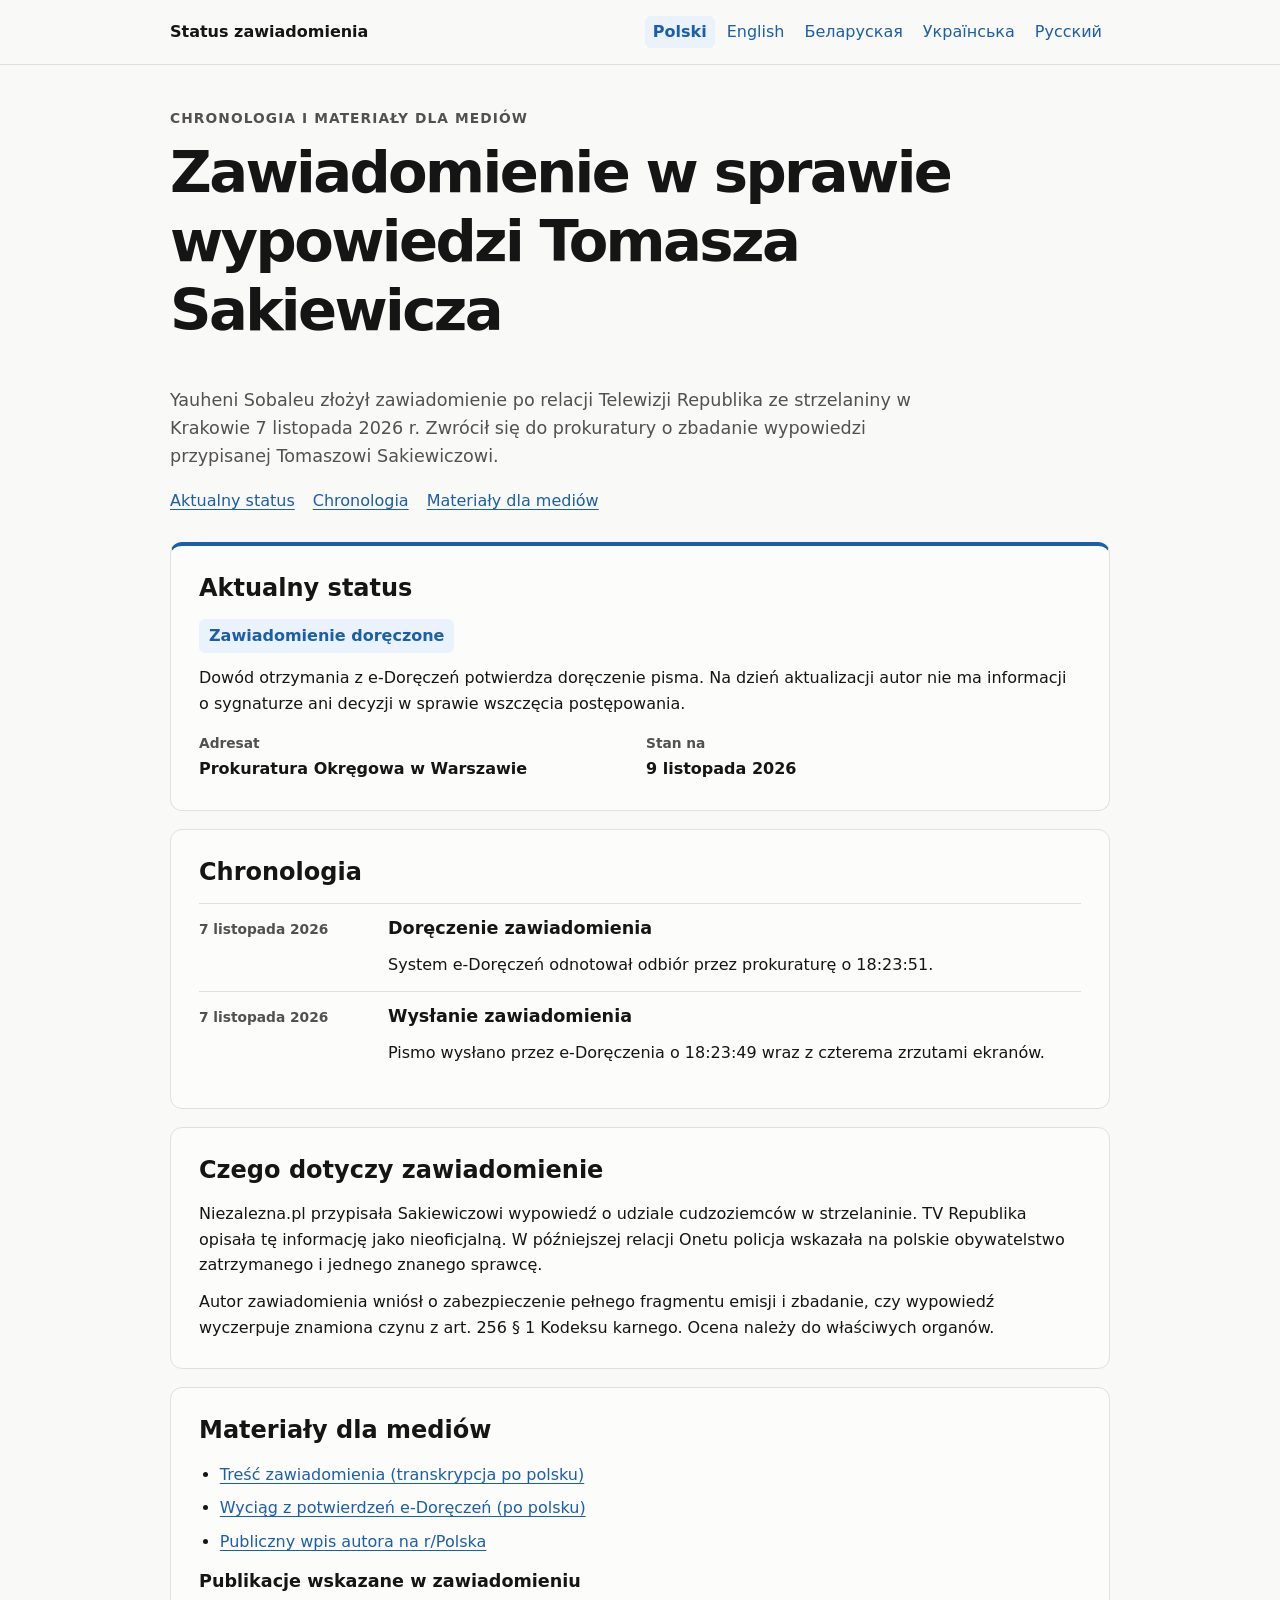
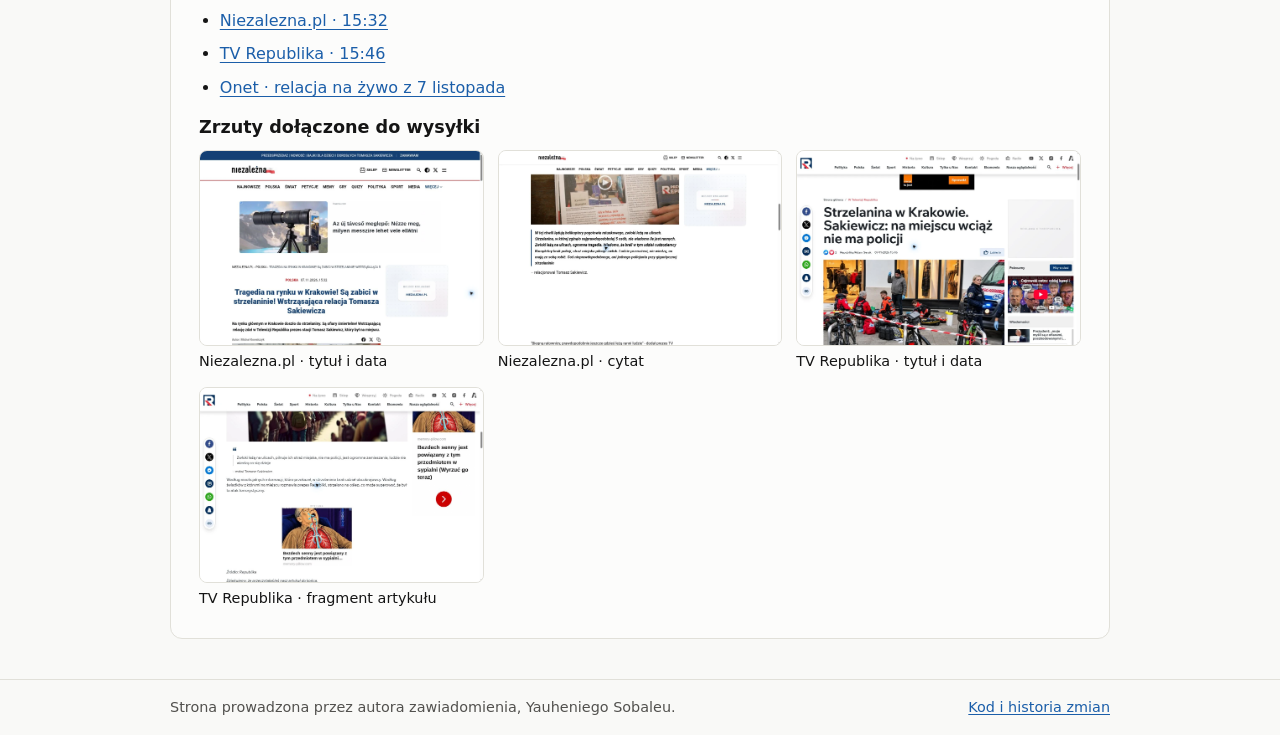
==== docs/index.html @ b9681beb "Publish multilingual report status site" ====
<!doctype html>
<html lang="pl">
<head>
  <meta charset="utf-8">
  <meta name="viewport" content="width=device-width, initial-scale=1">
  <title>Zawiadomienie w sprawie wypowiedzi Tomasza Sakiewicza | Status zawiadomienia</title>
  <meta name="description" content="Yauheni Sobaleu złożył zawiadomienie po relacji Telewizji Republika ze strzelaniny w Krakowie 7 listopada 2026 r. Zwrócił się do prokuratury o zbadanie wypowiedzi przypisanej Tomaszowi Sakiewiczowi.">
  <link rel="canonical" href="https://sobolevbel.github.io/prokuratura/">
  <link rel="alternate" hreflang="pl" href="https://sobolevbel.github.io/prokuratura/">
  <link rel="alternate" hreflang="en" href="https://sobolevbel.github.io/prokuratura/en/">
  <link rel="alternate" hreflang="be" href="https://sobolevbel.github.io/prokuratura/be/">
  <link rel="alternate" hreflang="uk" href="https://sobolevbel.github.io/prokuratura/uk/">
  <link rel="alternate" hreflang="ru" href="https://sobolevbel.github.io/prokuratura/ru/">
  <link rel="alternate" hreflang="x-default" href="https://sobolevbel.github.io/prokuratura/">
  <meta property="og:type" content="website">
  <meta property="og:title" content="Zawiadomienie w sprawie wypowiedzi Tomasza Sakiewicza">
  <meta property="og:description" content="Yauheni Sobaleu złożył zawiadomienie po relacji Telewizji Republika ze strzelaniny w Krakowie 7 listopada 2026 r. Zwrócił się do prokuratury o zbadanie wypowiedzi przypisanej Tomaszowi Sakiewiczowi.">
  <meta property="og:url" content="https://sobolevbel.github.io/prokuratura/">
  <link rel="stylesheet" href="./assets/style.css">
</head>
<body>
  <header class="top">
    <div class="wrap">
      <span class="brand">Status zawiadomienia</span>
      <nav aria-label="Wersje językowe">
        <a href="./" lang="pl" hreflang="pl" aria-current="page">Polski</a>
        <a href="./en/" lang="en" hreflang="en">English</a>
        <a href="./be/" lang="be" hreflang="be">Беларуская</a>
        <a href="./uk/" lang="uk" hreflang="uk">Українська</a>
        <a href="./ru/" lang="ru" hreflang="ru">Русский</a>
      </nav>
    </div>
  </header>
  <div class="wrap hero">
    <p class="eyebrow">Chronologia i materiały dla mediów</p>
    <h1>Zawiadomienie w sprawie wypowiedzi Tomasza Sakiewicza</h1>
    <p class="lead">Yauheni Sobaleu złożył zawiadomienie po relacji Telewizji Republika ze strzelaniny w Krakowie 7 listopada 2026 r. Zwrócił się do prokuratury o zbadanie wypowiedzi przypisanej Tomaszowi Sakiewiczowi.</p>
    <div class="jump">
      <a href="#status">Aktualny status</a>
      <a href="#chronologia">Chronologia</a>
      <a href="#materialy">Materiały dla mediów</a>
    </div>
  </div>
  <main class="wrap">
    <section class="card status" id="status">
      <h2>Aktualny status</h2>
      <p class="badge">Zawiadomienie doręczone</p>
      <p>Dowód otrzymania z e-Doręczeń potwierdza doręczenie pisma. Na dzień aktualizacji autor nie ma informacji o sygnaturze ani decyzji w sprawie wszczęcia postępowania.</p>
      <dl>
        <div><dt>Adresat</dt><dd>Prokuratura Okręgowa w Warszawie</dd></div>
        <div><dt>Stan na</dt><dd><time datetime="2026-11-09">9 listopada 2026</time></dd></div>
      </dl>
    </section>
    <section class="card" id="chronologia">
      <h2>Chronologia</h2>
      <ol class="timeline">
        <li id="2026-11-07-odbior">
          <time class="date" datetime="2026-11-07T18:23:51+01:00">7 listopada 2026</time>
          <div><h3>Doręczenie zawiadomienia</h3><p>System e-Doręczeń odnotował odbiór przez prokuraturę o 18:23:51.</p></div>
        </li>
        <li id="2026-11-07-nadanie">
          <time class="date" datetime="2026-11-07T18:23:49+01:00">7 listopada 2026</time>
          <div><h3>Wysłanie zawiadomienia</h3><p>Pismo wysłano przez e-Doręczenia o 18:23:49 wraz z czterema zrzutami ekranów.</p></div>
        </li>
      </ol>
    </section>
    <section class="card" id="kontekst">
      <h2>Czego dotyczy zawiadomienie</h2>
      <p>Niezalezna.pl przypisała Sakiewiczowi wypowiedź o udziale cudzoziemców w strzelaninie. TV Republika opisała tę informację jako nieoficjalną. W późniejszej relacji Onetu policja wskazała na polskie obywatelstwo zatrzymanego i jednego znanego sprawcę.</p>
      <p>Autor zawiadomienia wniósł o zabezpieczenie pełnego fragmentu emisji i zbadanie, czy wypowiedź wyczerpuje znamiona czynu z art. 256 § 1 Kodeksu karnego. Ocena należy do właściwych organów.</p>
    </section>
    <section class="card" id="materialy">
      <h2>Materiały dla mediów</h2>
      <ul>
        <li><a href="./zawiadomienie.html" hreflang="pl">Treść zawiadomienia (transkrypcja po polsku)</a></li>
        <li><a href="./potwierdzenia.html" hreflang="pl">Wyciąg z potwierdzeń e-Doręczeń (po polsku)</a></li>
        <li><a href="https://www.reddit.com/r/Polska/comments/1xqgiv7/" hreflang="pl">Publiczny wpis autora na r/Polska</a></li>
      </ul>
      <h3>Publikacje wskazane w zawiadomieniu</h3>
      <ul>
        <li><a href="https://niezalezna.pl/polska/tragedia-na-rynku-w-krakowie-sa-zabici-w-strzelaninie-wstrzasajaca-relacja-tomasza-sakiewicza/583564" hreflang="pl">Niezalezna.pl · 15:32</a></li>
        <li><a href="https://new.tvrepublika.pl/W-Telewizji-Republika/Strzelanina-w-Krakowie-Sakiewicz-na-miejscu-wciaz-nie-ma-policji/225389" hreflang="pl">TV Republika · 15:46</a></li>
        <li><a href="https://wiadomosci.onet.pl/krakow/strzelanina-w-krakowie-najnowsze-informacje-relacja/p16e8gh" hreflang="pl">Onet · relacja na żywo z 7 listopada</a></li>
      </ul>
      <h3>Zrzuty dołączone do wysyłki</h3>
      <div class="media">
        <figure><a href="./assets/01.webp"><img src="./assets/01.webp" alt="Niezalezna.pl · tytuł i data" width="1348" height="926" loading="lazy"></a><figcaption>Niezalezna.pl · tytuł i data</figcaption></figure>
        <figure><a href="./assets/02.webp"><img src="./assets/02.webp" alt="Niezalezna.pl · cytat" width="1348" height="926" loading="lazy"></a><figcaption>Niezalezna.pl · cytat</figcaption></figure>
        <figure><a href="./assets/03.webp"><img src="./assets/03.webp" alt="TV Republika · tytuł i data" width="1348" height="926" loading="lazy"></a><figcaption>TV Republika · tytuł i data</figcaption></figure>
        <figure><a href="./assets/04.webp"><img src="./assets/04.webp" alt="TV Republika · fragment artykułu" width="1348" height="926" loading="lazy"></a><figcaption>TV Republika · fragment artykułu</figcaption></figure>
      </div>
    </section>
  </main>
  <footer>
    <div class="wrap">
      <span>Strona prowadzona przez autora zawiadomienia, Yauheniego Sobaleu.</span>
      <a href="https://github.com/sobolevbel/prokuratura">Kod i historia zmian</a>
    </div>
  </footer>
</body>
</html>
---- docs/assets/style.css ----
:root {
  color-scheme: light dark;
  --page: #f9f9f7;
  --surface: #fcfcfb;
  --ink: #151515;
  --secondary: #52514e;
  --border: #e1e0d9;
  --accent: #1b5ea9;
  --wash: #eaf2fb;
}
@media (prefers-color-scheme: dark) {
  :root {
    --page: #0d0d0d;
    --surface: #1a1a19;
    --ink: #f7f7f5;
    --secondary: #c3c2b7;
    --border: #363633;
    --accent: #83baff;
    --wash: #192a40;
  }
}
* { box-sizing: border-box; }
body {
  margin: 0;
  background: var(--page);
  color: var(--ink);
  font: 16px/1.6 system-ui, sans-serif;
}
a { color: var(--accent); text-underline-offset: .17em; }
a:focus-visible { outline: 2px solid var(--accent); outline-offset: 4px; }
.wrap { max-width: 980px; margin: 0 auto; padding-inline: 20px; }
.top { border-bottom: 1px solid var(--border); }
.top .wrap, nav, .jump, footer .wrap {
  display: flex;
  flex-wrap: wrap;
  align-items: center;
  gap: 8px 18px;
}
.top .wrap, footer .wrap { justify-content: space-between; padding-block: 16px; }
.brand { font-weight: 750; }
nav { gap: 4px; }
nav a { padding: 3px 8px; border-radius: 6px; text-decoration: none; }
nav a[aria-current] { background: var(--wash); font-weight: 700; }
.hero { padding-block: 42px 28px; }
.eyebrow, dt, .date { color: var(--secondary); font-size: .86rem; font-weight: 650; }
.eyebrow { text-transform: uppercase; letter-spacing: .08em; }
h1, h2, h3, p { margin: 0 0 .7em; }
h1, h2, h3 { line-height: 1.2; }
h1 { max-width: 22ch; font-size: clamp(2rem, 5vw, 3.6rem); letter-spacing: -.045em; }
h2 { font-size: 1.5rem; }
h3 { font-size: 1.1rem; }
.lead { max-width: 70ch; color: var(--secondary); font-size: 1.1rem; }
.jump { margin-top: 18px; }
main { display: grid; gap: 18px; padding-bottom: 40px; }
.card {
  background: var(--surface);
  border: 1px solid var(--border);
  border-radius: 12px;
  padding: clamp(17px, 3vw, 28px);
  min-width: 0;
}
.status { border-top: 4px solid var(--accent); }
.badge {
  display: inline-block;
  margin: 0 0 12px;
  padding: 4px 10px;
  border-radius: 6px;
  background: var(--wash);
  color: var(--accent);
  font-weight: 700;
}
dl { display: grid; grid-template-columns: repeat(auto-fit, minmax(min(100%, 190px), 1fr)); gap: 12px; margin-bottom: 0; }
dd { margin: 2px 0 0; font-weight: 600; }
ol, ul { padding-inline-start: 1.3em; }
li + li { margin-top: .5em; }
.timeline { list-style: none; margin: 0; padding: 0; }
.timeline li { display: grid; grid-template-columns: 175px 1fr; gap: 4px 14px; padding: 14px 0; margin: 0; border-top: 1px solid var(--border); }
.timeline p, .card > :last-child { margin-bottom: 0; }
.media { display: grid; grid-template-columns: repeat(auto-fit, minmax(min(100%, 230px), 1fr)); gap: 14px; }
figure { margin: 0; }
figure img { width: 100%; height: auto; display: block; border: 1px solid var(--border); border-radius: 8px; }
figcaption { font-size: .9rem; margin-top: 4px; }
footer { border-top: 1px solid var(--border); color: var(--secondary); font-size: .9rem; }
.document { max-width: 74ch; overflow-wrap: anywhere; margin-block: 28px; }
.document h1 { max-width: none; font-size: clamp(1.7rem, 4vw, 2.5rem); }
.document h2 { margin-top: 1.2em; }
@media (max-width: 620px) {
  .timeline li { grid-template-columns: 1fr; }
  .hero { padding-top: 26px; }
}
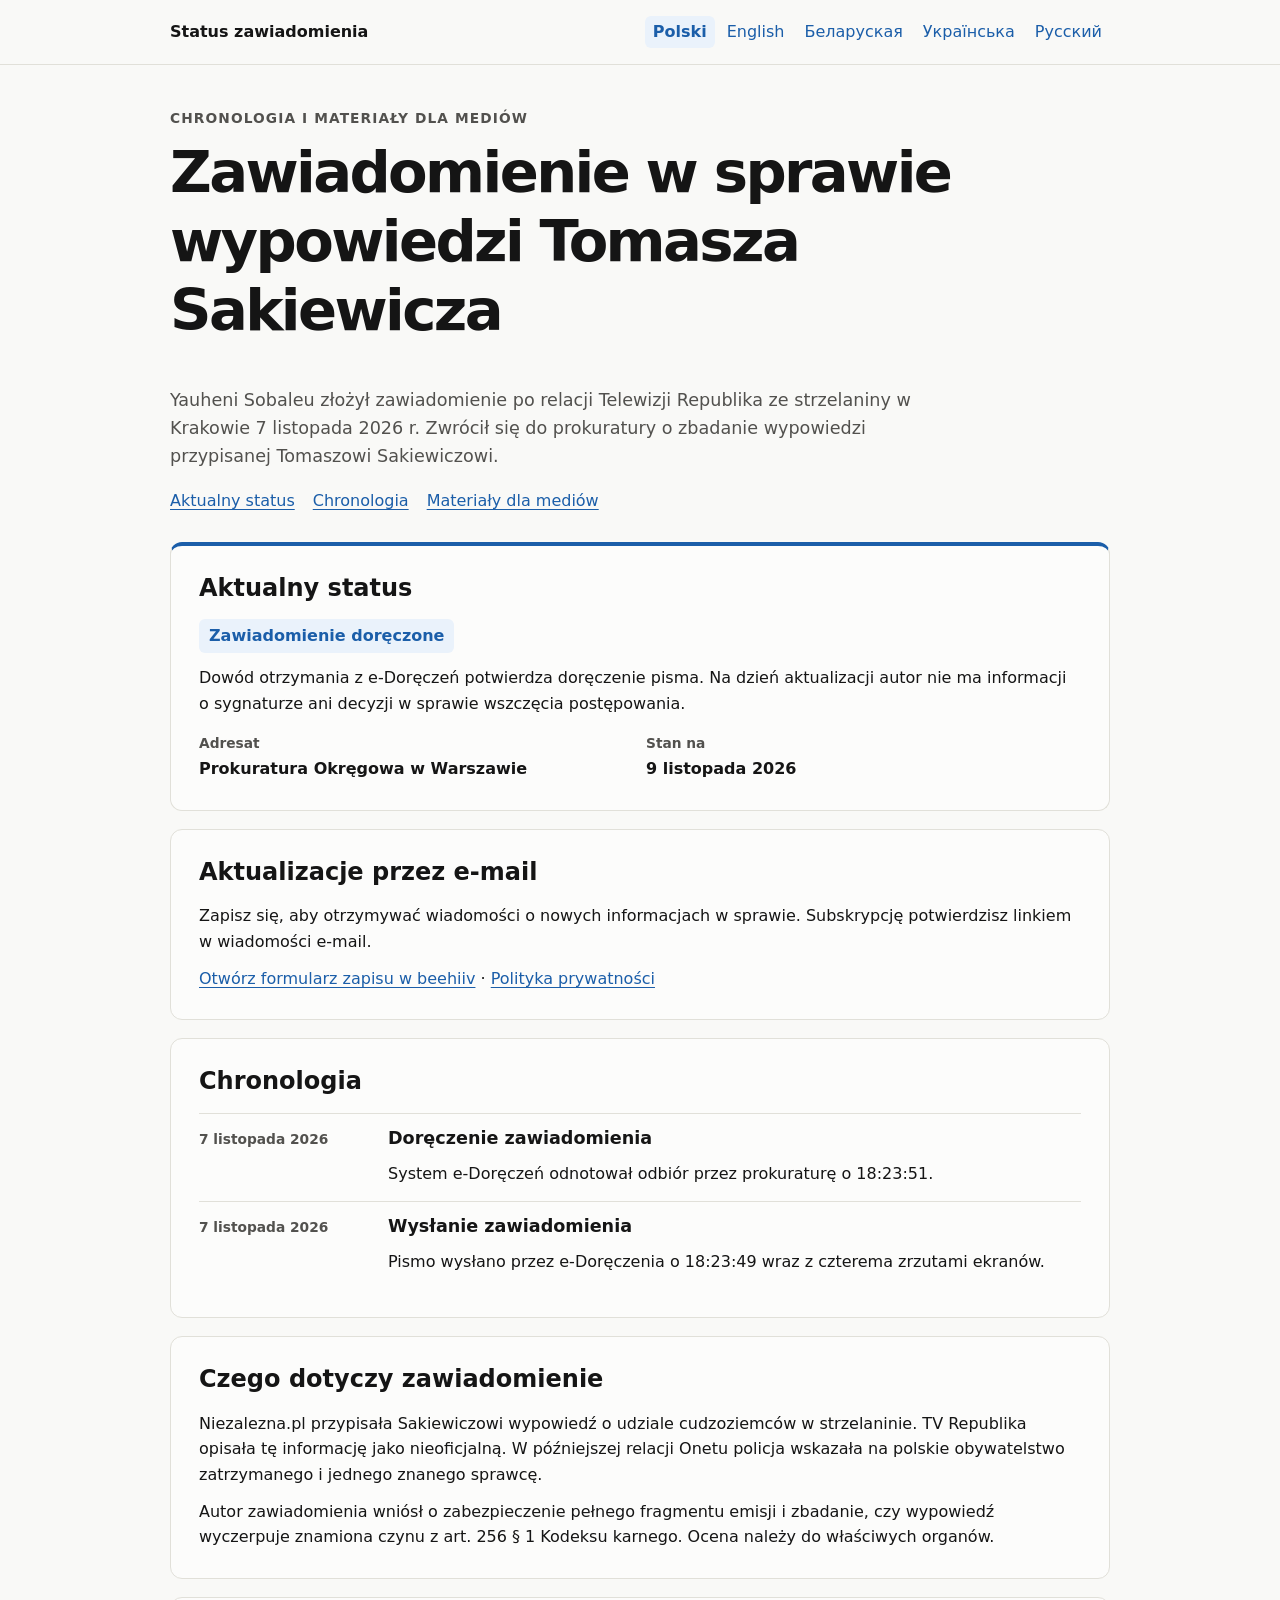
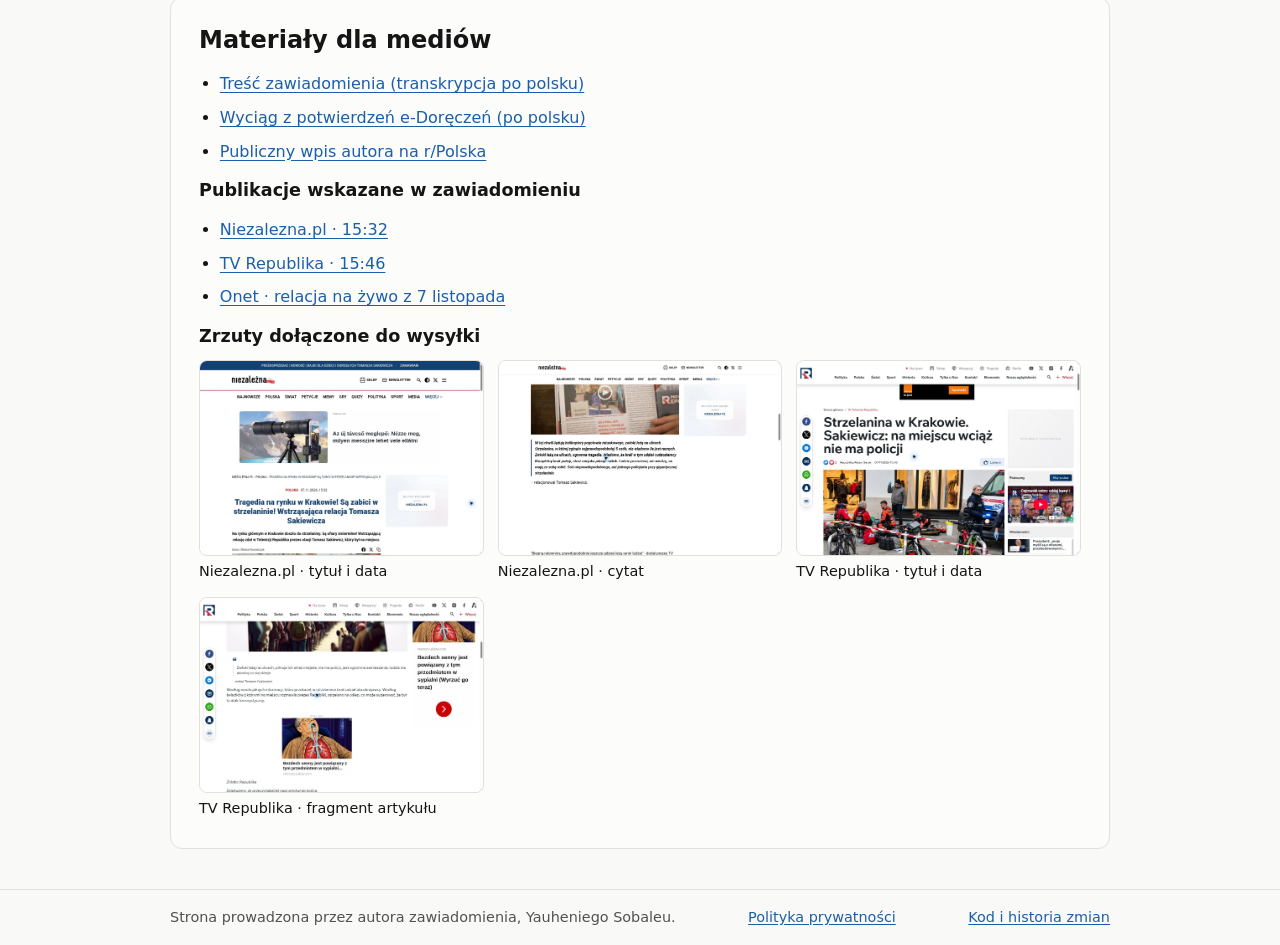
==== commit 1c0d2e95: "Launch email subscriptions and privacy policy" ====
--- a/docs/index.html
+++ b/docs/index.html
@@ -51,6 +51,11 @@
         <div><dt>Stan na</dt><dd><time datetime="2026-11-09">9 listopada 2026</time></dd></div>
       </dl>
     </section>
+    <section class="card" id="subskrypcja">
+      <h2>Aktualizacje przez e-mail</h2>
+      <p>Zapisz się, aby otrzymywać wiadomości o nowych informacjach w sprawie. Subskrypcję potwierdzisz linkiem w wiadomości e-mail.</p>
+      <p><a href="https://zawiadomienie-sakiewicz.beehiiv.com/subscribe" rel="noreferrer">Otwórz formularz zapisu w beehiiv</a> · <a href="./privacy.html#newsletter">Polityka prywatności</a></p>
+    </section>
     <section class="card" id="chronologia">
       <h2>Chronologia</h2>
       <ol class="timeline">
@@ -94,6 +99,7 @@
   <footer>
     <div class="wrap">
       <span>Strona prowadzona przez autora zawiadomienia, Yauheniego Sobaleu.</span>
+      <a href="./privacy.html">Polityka prywatności</a>
       <a href="https://github.com/sobolevbel/prokuratura">Kod i historia zmian</a>
     </div>
   </footer>
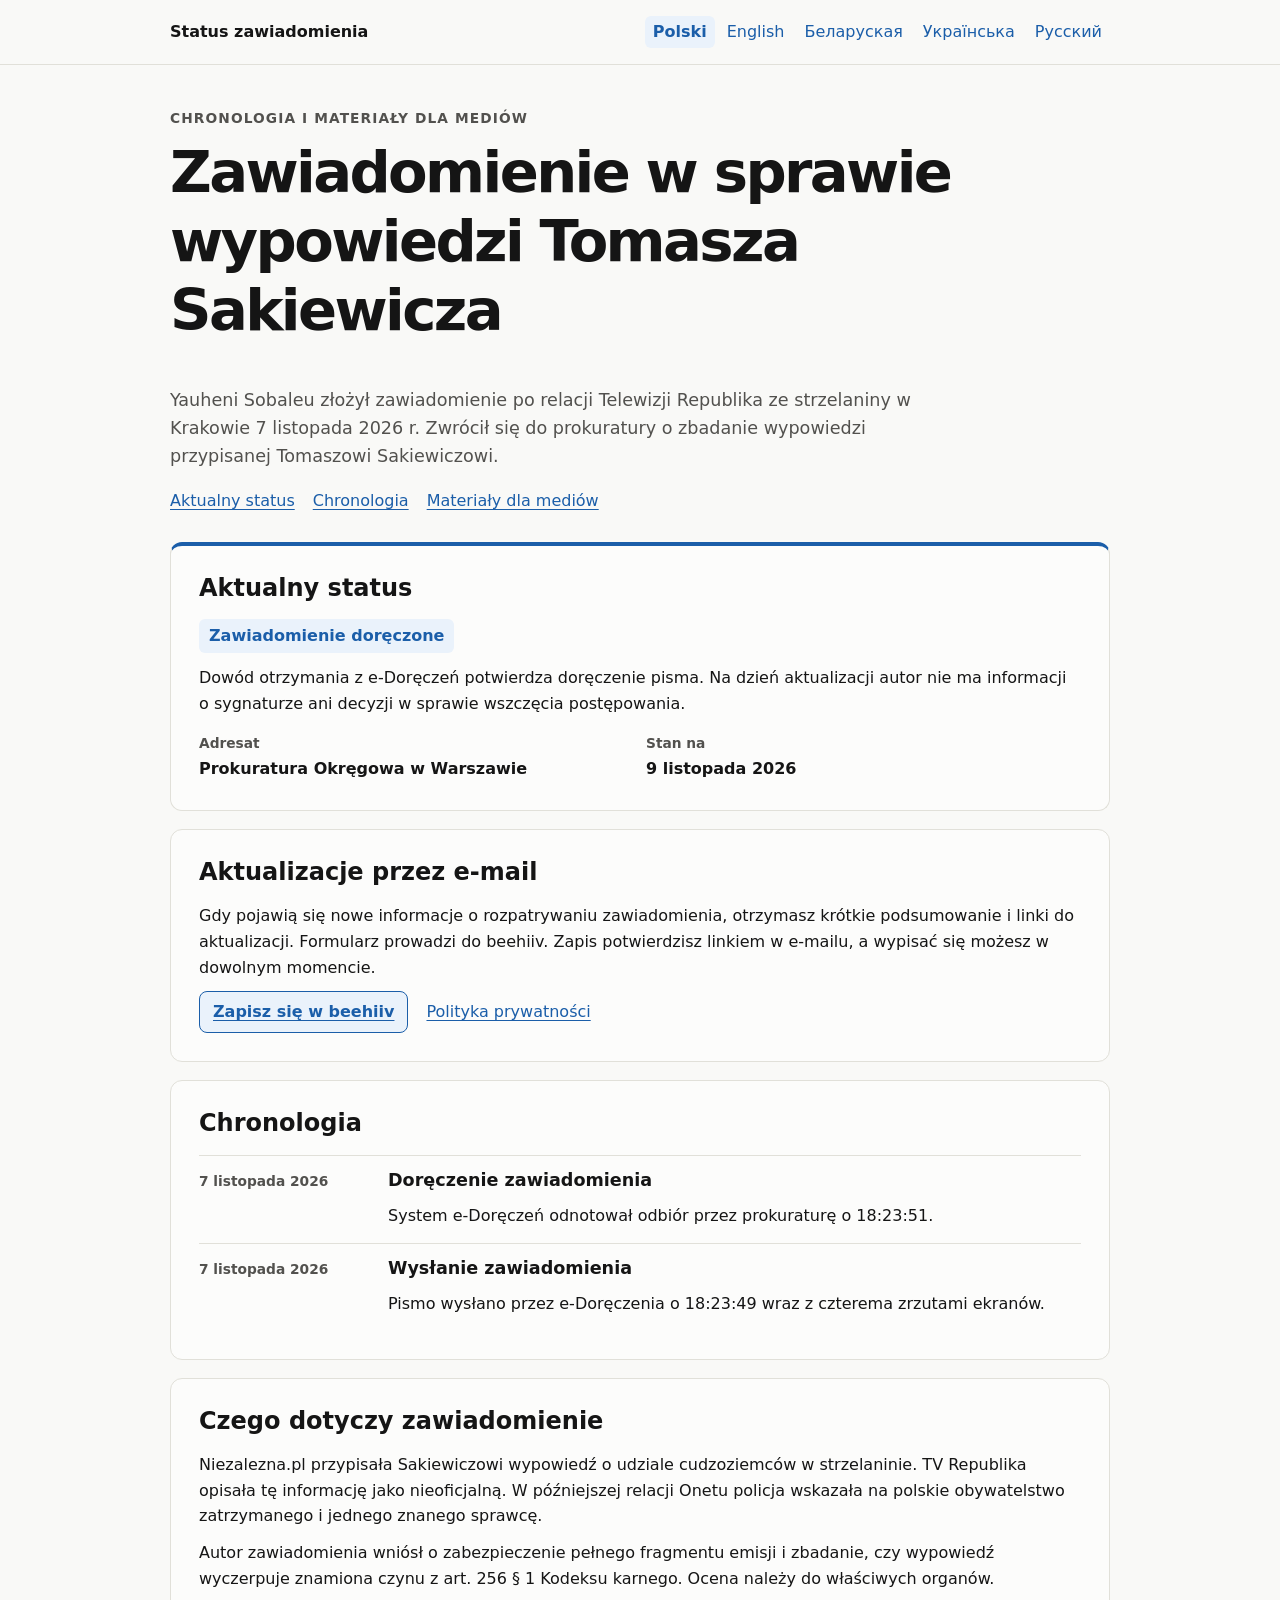
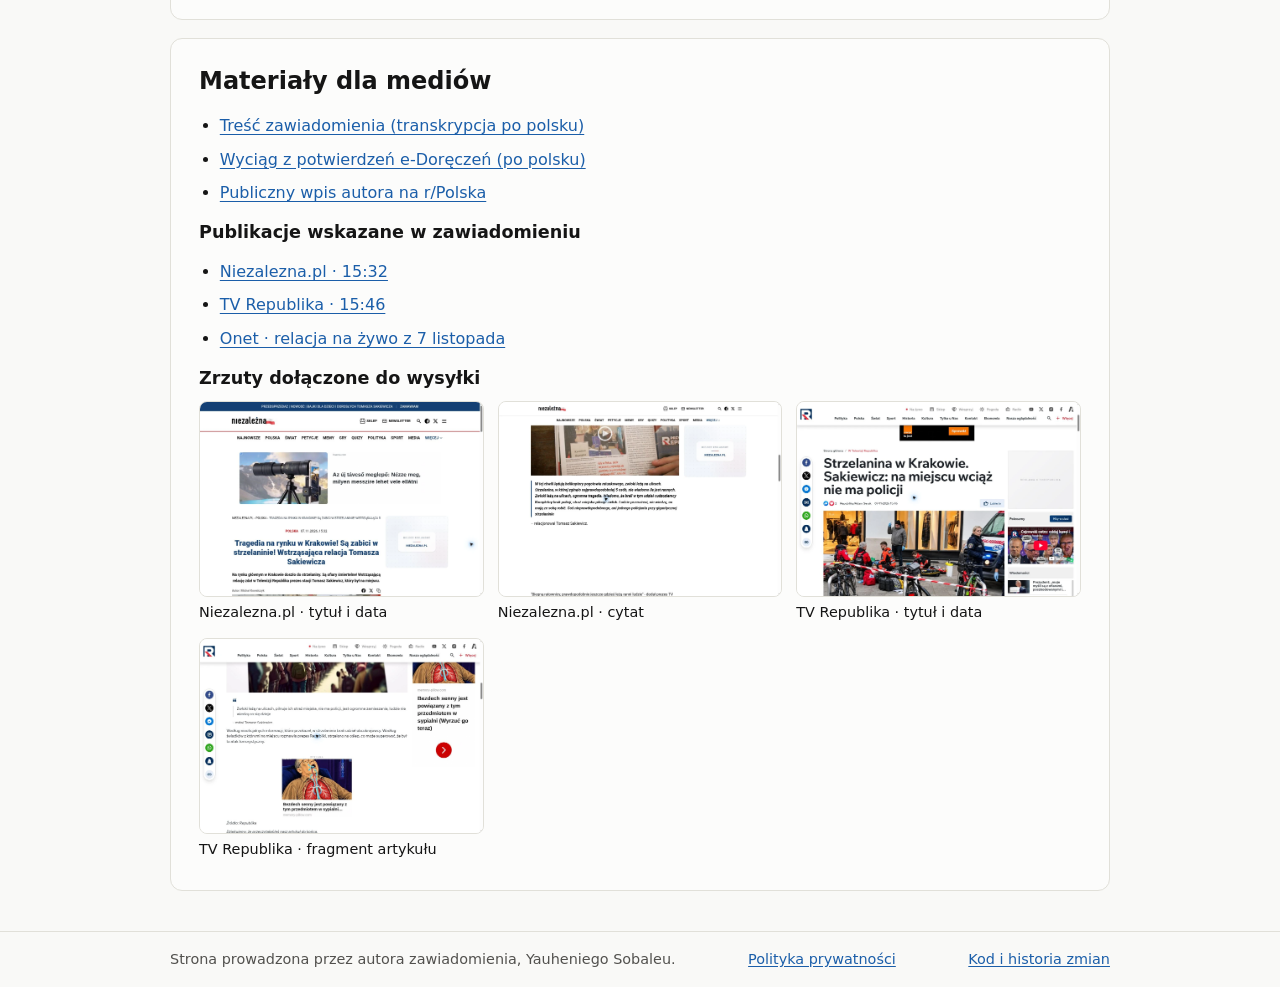
==== commit 54d990f1: "Clarify newsletter consent and privacy disclosures" ====
--- a/docs/index.html
+++ b/docs/index.html
@@ -53,8 +53,8 @@
     </section>
     <section class="card" id="subskrypcja">
       <h2>Aktualizacje przez e-mail</h2>
-      <p>Zapisz się, aby otrzymywać wiadomości o nowych informacjach w sprawie. Subskrypcję potwierdzisz linkiem w wiadomości e-mail.</p>
-      <p><a href="https://zawiadomienie-sakiewicz.beehiiv.com/subscribe" rel="noreferrer">Otwórz formularz zapisu w beehiiv</a> · <a href="./privacy.html#newsletter">Polityka prywatności</a></p>
+      <p>Gdy pojawią się nowe informacje o rozpatrywaniu zawiadomienia, otrzymasz krótkie podsumowanie i linki do aktualizacji. Formularz prowadzi do beehiiv. Zapis potwierdzisz linkiem w e-mailu, a wypisać się możesz w dowolnym momencie.</p>
+      <p class="signup-actions"><a class="signup-button" href="https://zawiadomienie-sakiewicz.beehiiv.com/subscribe" rel="noreferrer">Zapisz się w beehiiv</a> <a href="./privacy.html#newsletter">Polityka prywatności</a></p>
     </section>
     <section class="card" id="chronologia">
       <h2>Chronologia</h2>
--- a/docs/assets/style.css
+++ b/docs/assets/style.css
@@ -60,6 +60,20 @@
   min-width: 0;
 }
 .status { border-top: 4px solid var(--accent); }
+.signup-actions {
+  display: flex;
+  align-items: center;
+  flex-wrap: wrap;
+  gap: 10px 18px;
+}
+.signup-button {
+  display: inline-block;
+  padding: 7px 13px;
+  background: var(--wash);
+  border: 1px solid currentColor;
+  border-radius: 8px;
+  font-weight: 700;
+}
 .badge {
   display: inline-block;
   margin: 0 0 12px;
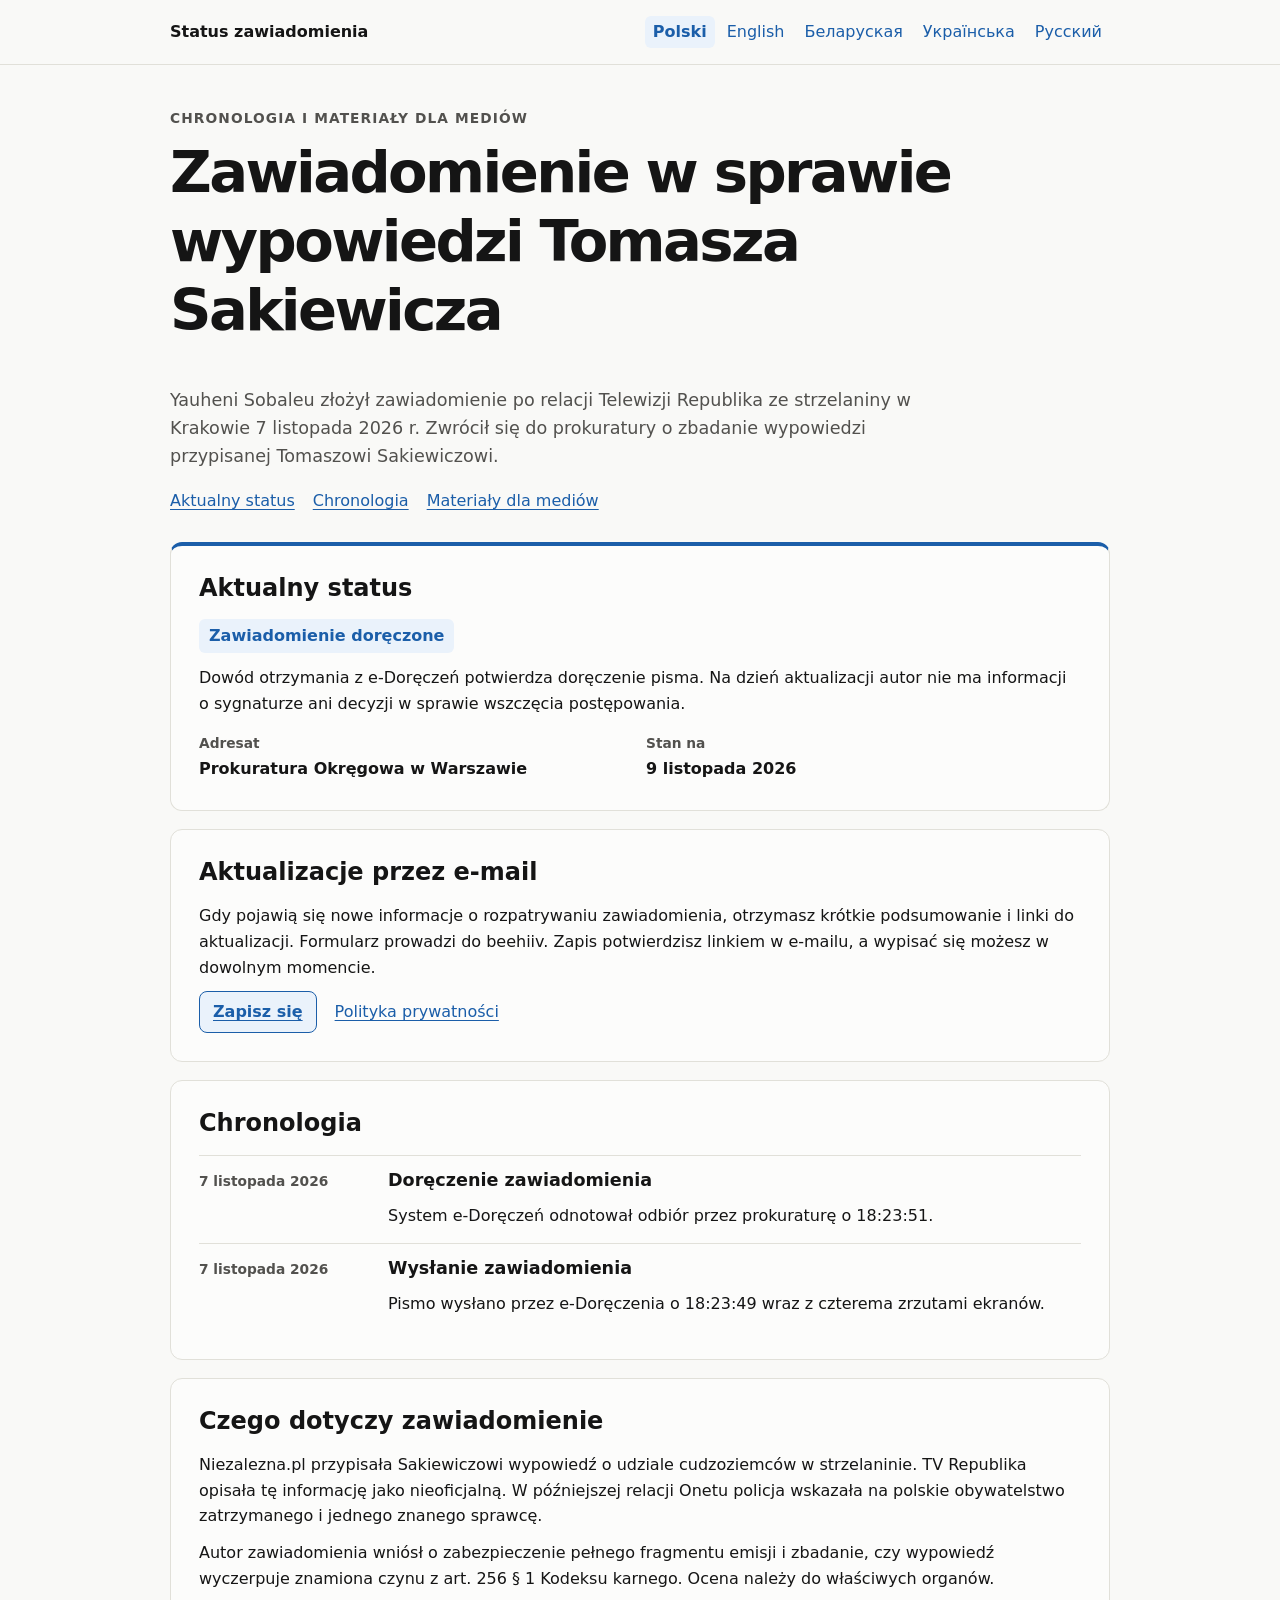
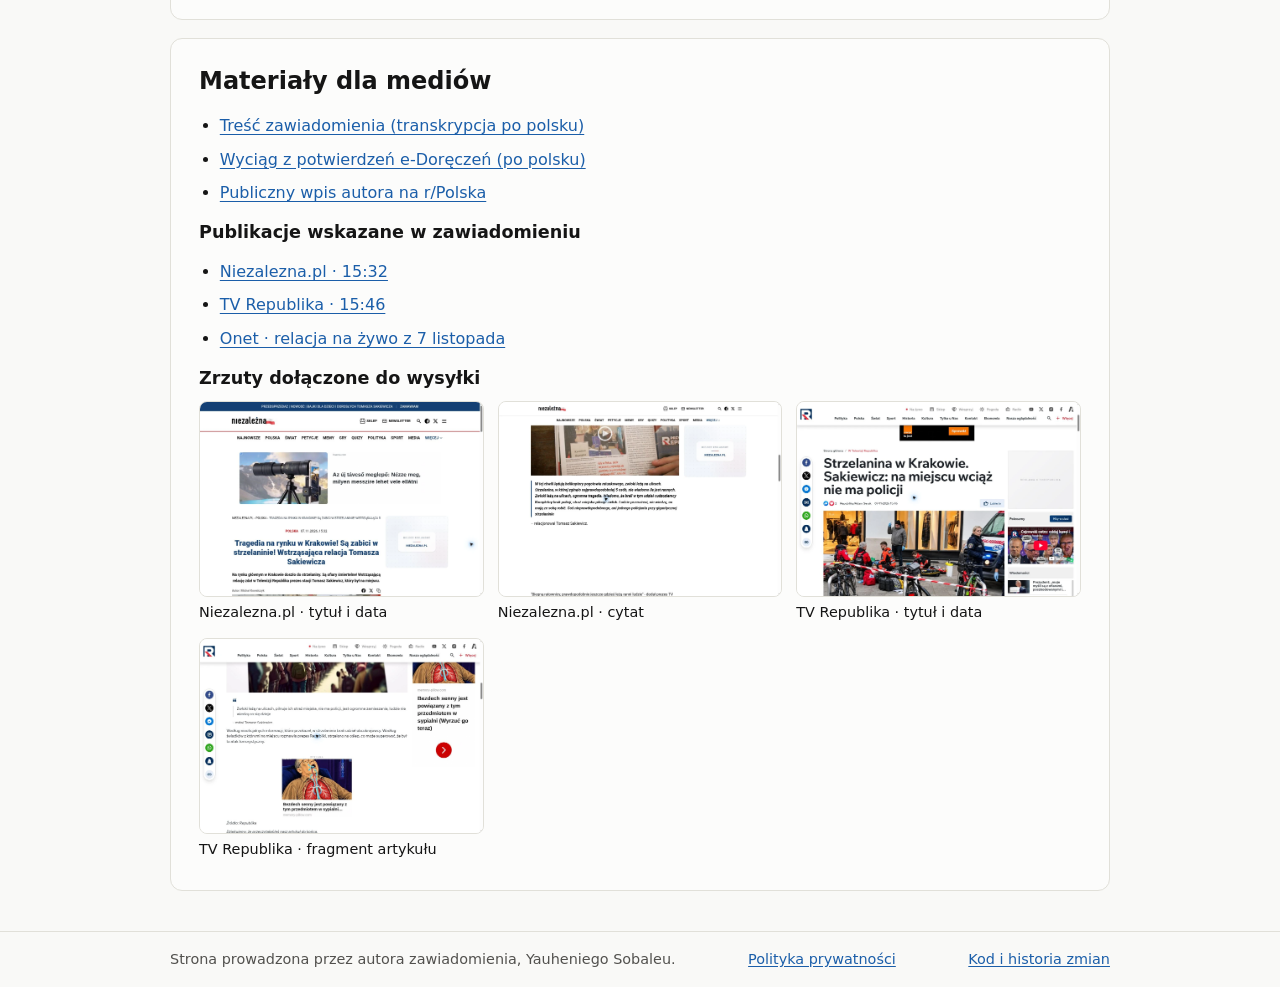
==== commit 0a6ba607: "Simplify localized newsletter signup labels" ====
--- a/docs/index.html
+++ b/docs/index.html
@@ -54,7 +54,7 @@
     <section class="card" id="subskrypcja">
       <h2>Aktualizacje przez e-mail</h2>
       <p>Gdy pojawią się nowe informacje o rozpatrywaniu zawiadomienia, otrzymasz krótkie podsumowanie i linki do aktualizacji. Formularz prowadzi do beehiiv. Zapis potwierdzisz linkiem w e-mailu, a wypisać się możesz w dowolnym momencie.</p>
-      <p class="signup-actions"><a class="signup-button" href="https://zawiadomienie-sakiewicz.beehiiv.com/subscribe" rel="noreferrer">Zapisz się w beehiiv</a> <a href="./privacy.html#newsletter">Polityka prywatności</a></p>
+      <p class="signup-actions"><a class="signup-button" href="https://zawiadomienie-sakiewicz.beehiiv.com/subscribe" rel="noreferrer">Zapisz się</a> <a href="./privacy.html#newsletter">Polityka prywatności</a></p>
     </section>
     <section class="card" id="chronologia">
       <h2>Chronologia</h2>
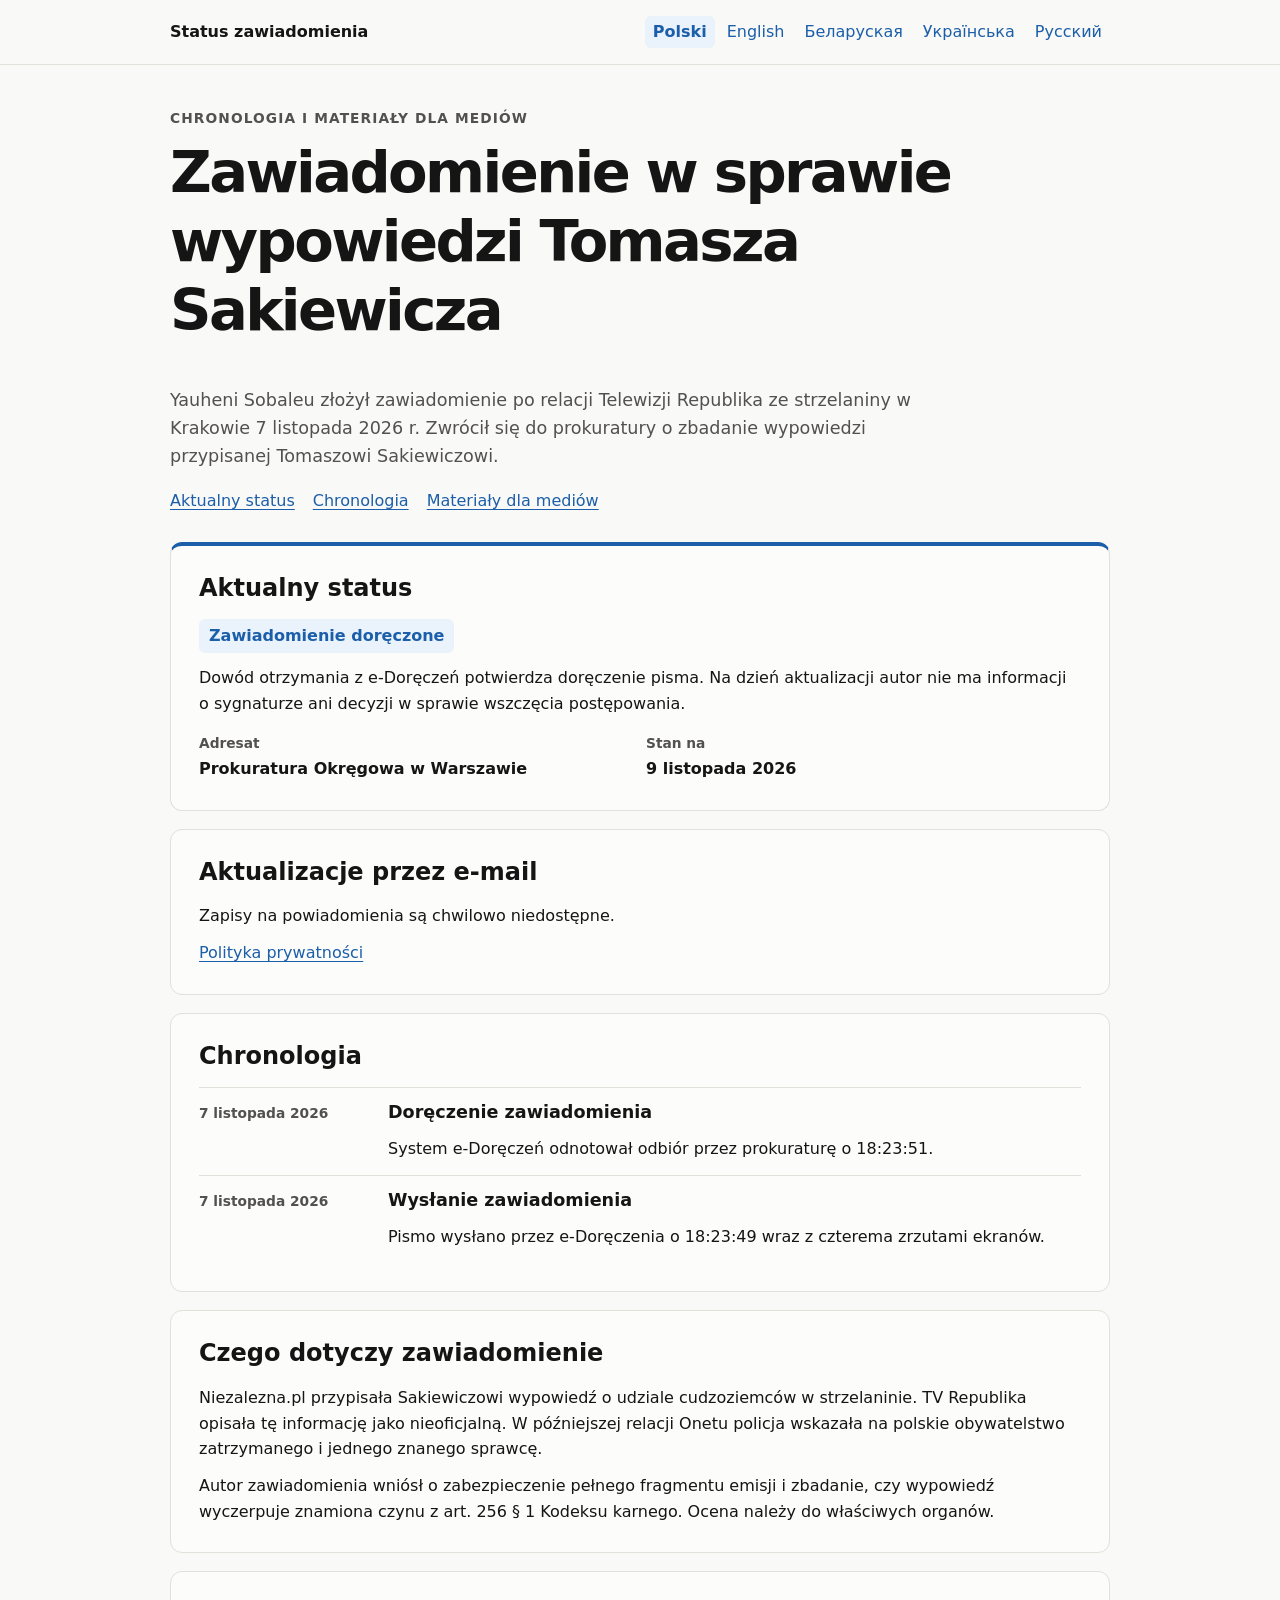
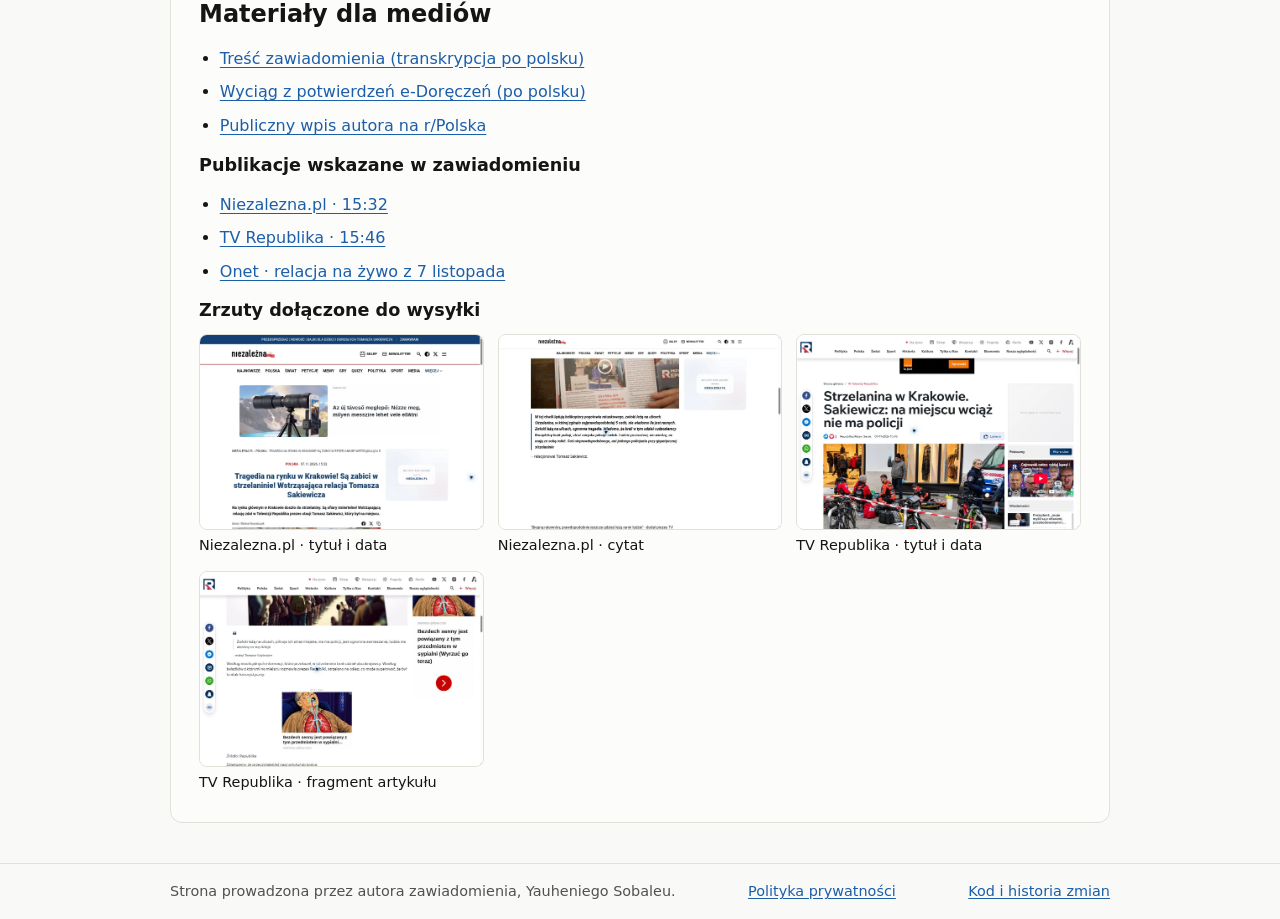
==== commit 4b7573b6: "Pause signup while newsletter provider is unavailable" ====
--- a/docs/index.html
+++ b/docs/index.html
@@ -53,8 +53,8 @@
     </section>
     <section class="card" id="subskrypcja">
       <h2>Aktualizacje przez e-mail</h2>
-      <p>Gdy pojawią się nowe informacje o rozpatrywaniu zawiadomienia, otrzymasz krótkie podsumowanie i linki do aktualizacji. Formularz prowadzi do beehiiv. Zapis potwierdzisz linkiem w e-mailu, a wypisać się możesz w dowolnym momencie.</p>
-      <p class="signup-actions"><a class="signup-button" href="https://zawiadomienie-sakiewicz.beehiiv.com/subscribe" rel="noreferrer">Zapisz się</a> <a href="./privacy.html#newsletter">Polityka prywatności</a></p>
+      <p>Zapisy na powiadomienia są chwilowo niedostępne.</p>
+      <p><a href="./privacy.html#newsletter">Polityka prywatności</a></p>
     </section>
     <section class="card" id="chronologia">
       <h2>Chronologia</h2>
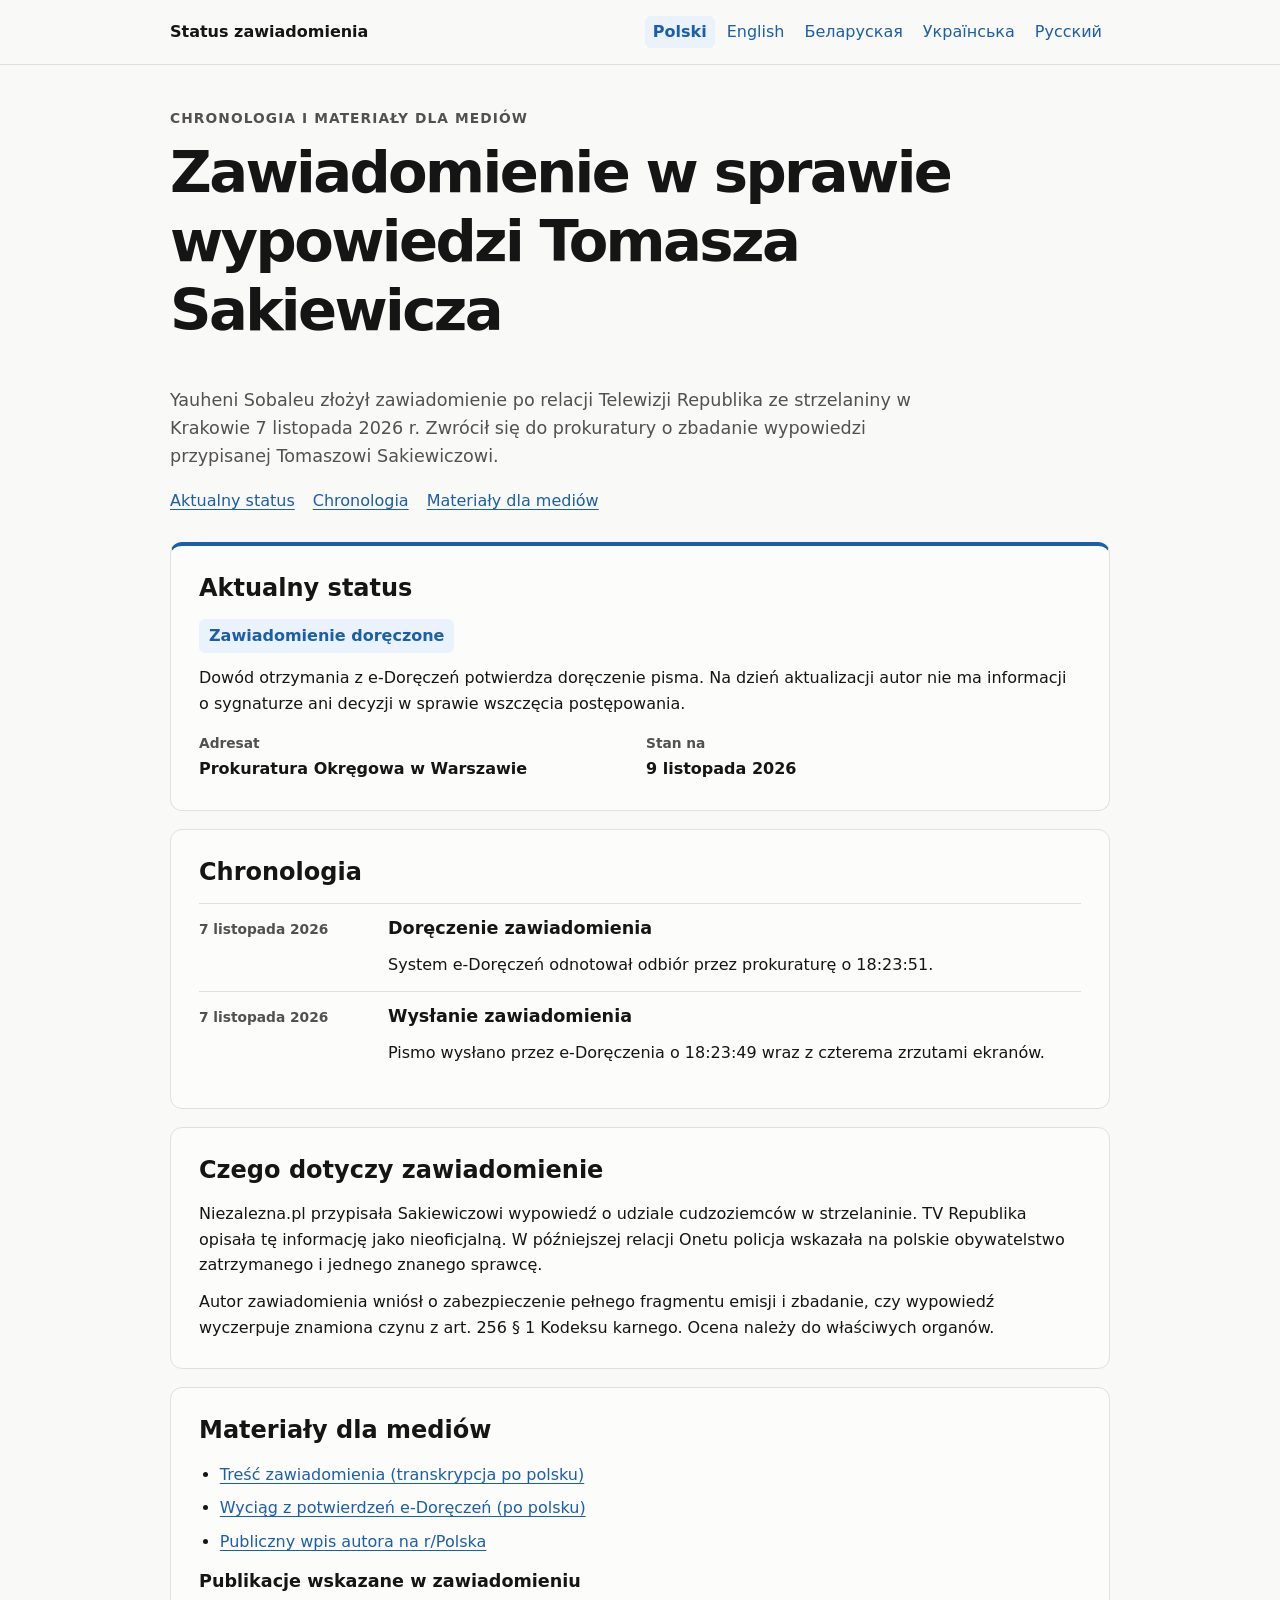
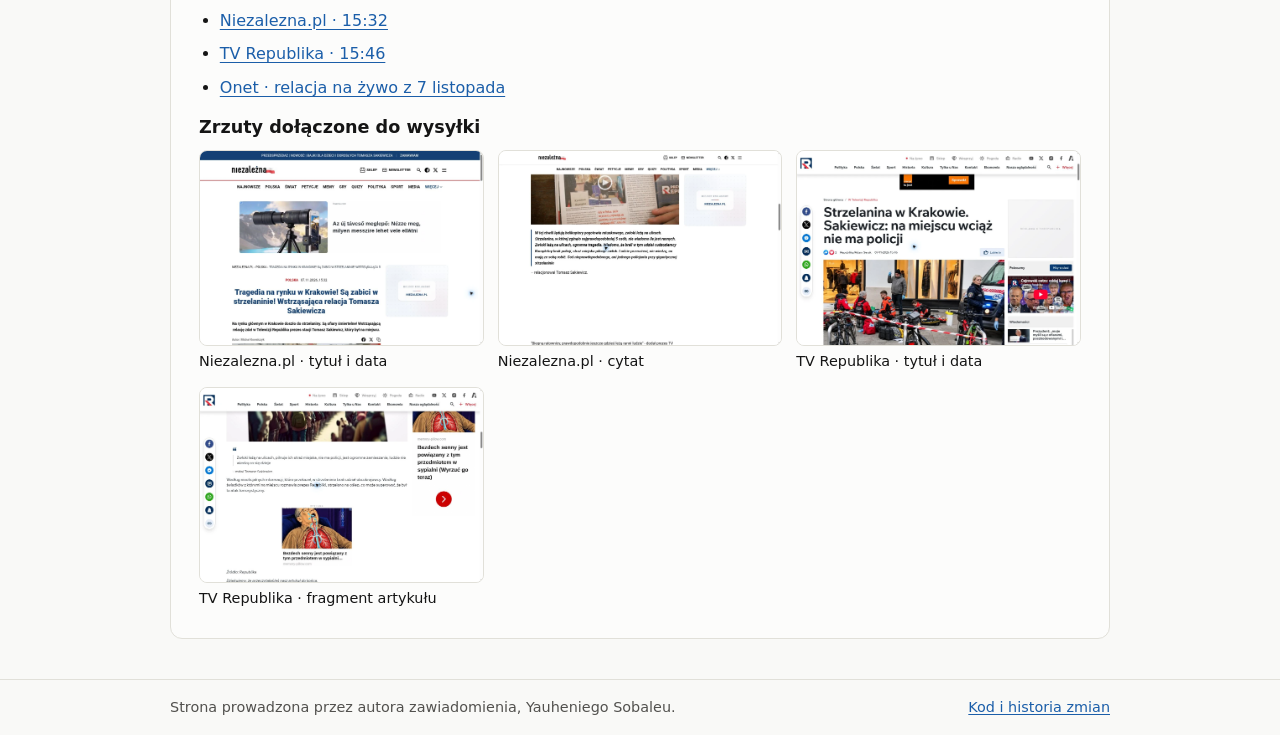
==== commit bd0e24b2: "Remove email signup and privacy pages from the site" ====
--- a/docs/index.html
+++ b/docs/index.html
@@ -51,11 +51,6 @@
         <div><dt>Stan na</dt><dd><time datetime="2026-11-09">9 listopada 2026</time></dd></div>
       </dl>
     </section>
-    <section class="card" id="subskrypcja">
-      <h2>Aktualizacje przez e-mail</h2>
-      <p>Zapisy na powiadomienia są chwilowo niedostępne.</p>
-      <p><a href="./privacy.html#newsletter">Polityka prywatności</a></p>
-    </section>
     <section class="card" id="chronologia">
       <h2>Chronologia</h2>
       <ol class="timeline">
@@ -99,7 +94,6 @@
   <footer>
     <div class="wrap">
       <span>Strona prowadzona przez autora zawiadomienia, Yauheniego Sobaleu.</span>
-      <a href="./privacy.html">Polityka prywatności</a>
       <a href="https://github.com/sobolevbel/prokuratura">Kod i historia zmian</a>
     </div>
   </footer>
--- a/docs/assets/style.css
+++ b/docs/assets/style.css
@@ -60,20 +60,6 @@
   min-width: 0;
 }
 .status { border-top: 4px solid var(--accent); }
-.signup-actions {
-  display: flex;
-  align-items: center;
-  flex-wrap: wrap;
-  gap: 10px 18px;
-}
-.signup-button {
-  display: inline-block;
-  padding: 7px 13px;
-  background: var(--wash);
-  border: 1px solid currentColor;
-  border-radius: 8px;
-  font-weight: 700;
-}
 .badge {
   display: inline-block;
   margin: 0 0 12px;
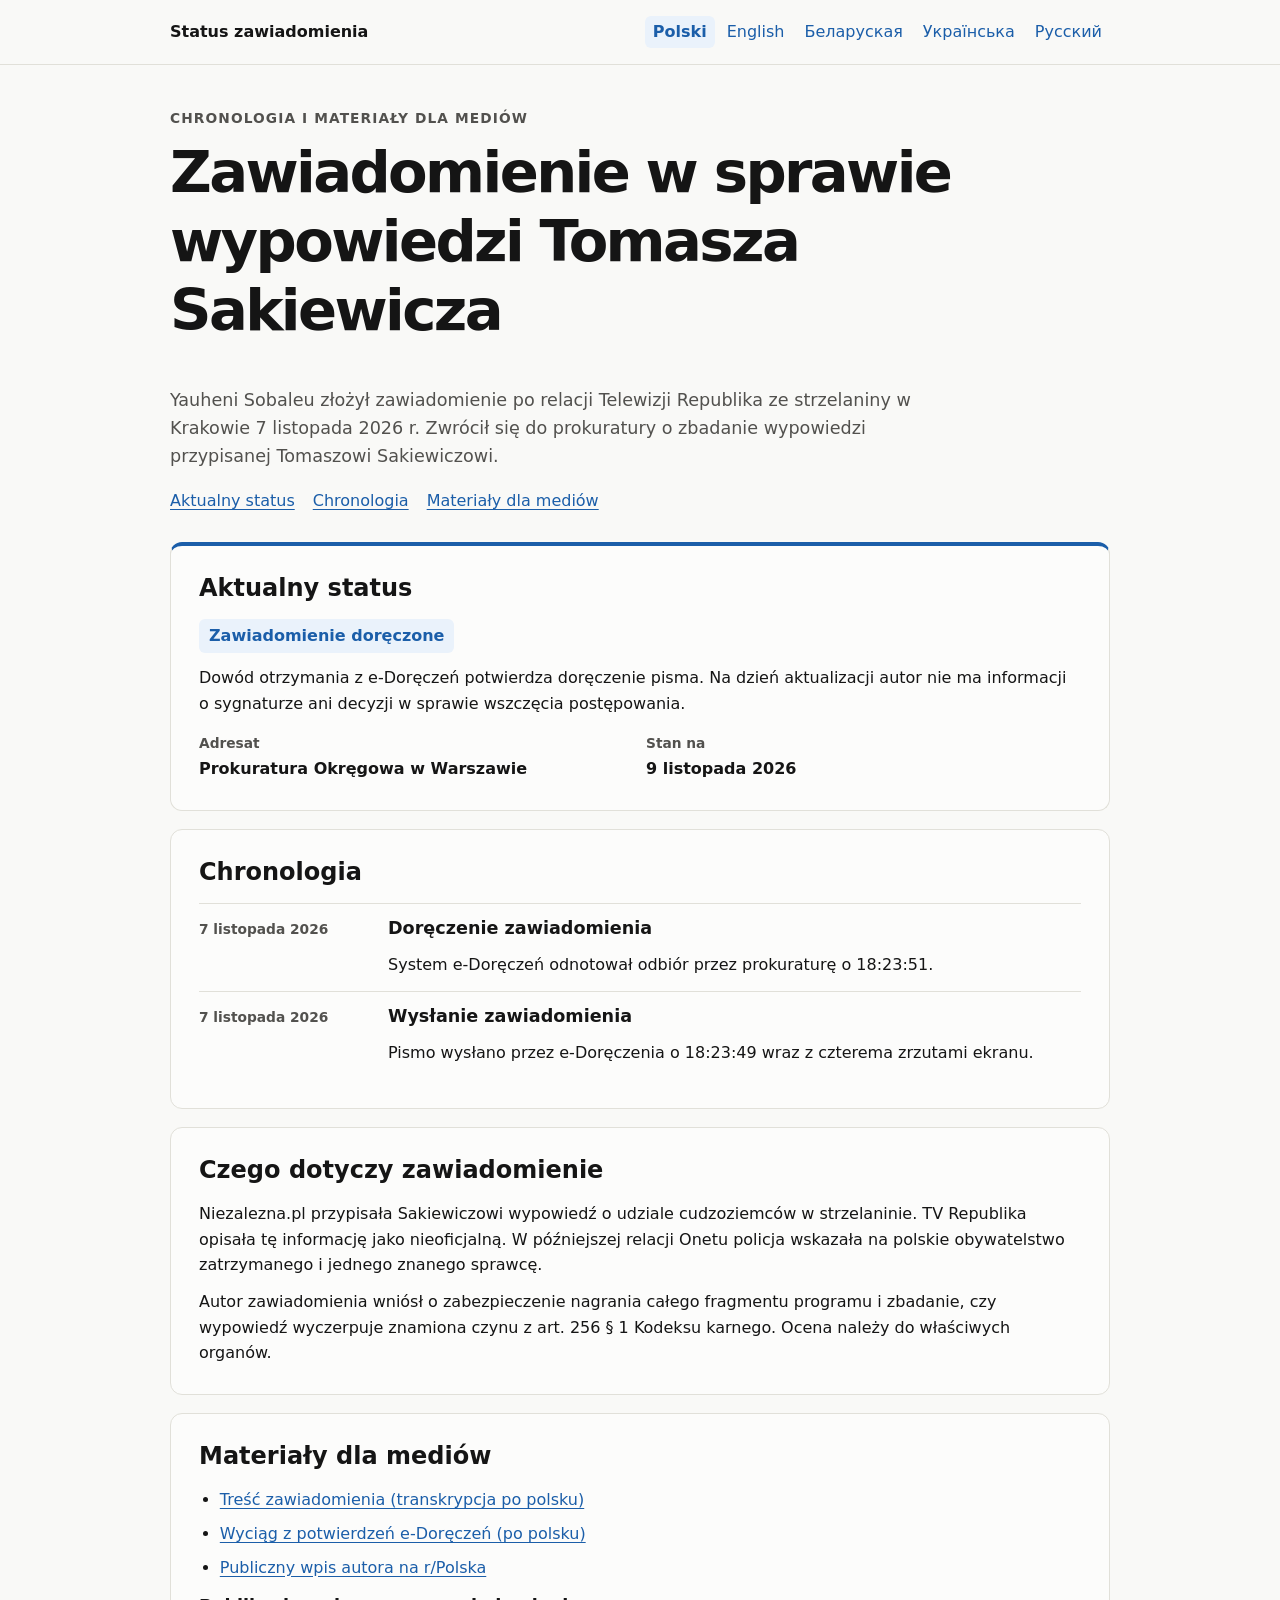
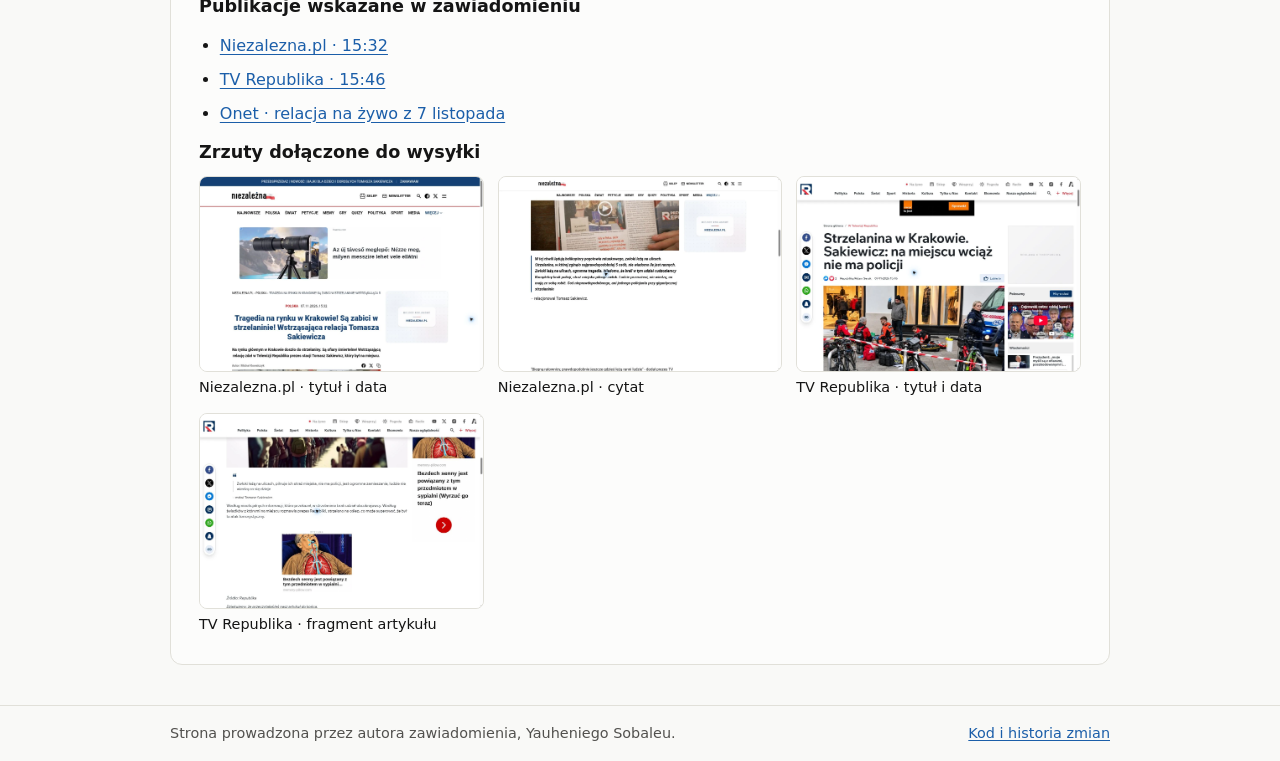
==== commit 4cd2d6f9: "Polish translations and make page builds consistent" ====
--- a/docs/index.html
+++ b/docs/index.html
@@ -60,14 +60,14 @@
         </li>
         <li id="2026-11-07-nadanie">
           <time class="date" datetime="2026-11-07T18:23:49+01:00">7 listopada 2026</time>
-          <div><h3>Wysłanie zawiadomienia</h3><p>Pismo wysłano przez e-Doręczenia o 18:23:49 wraz z czterema zrzutami ekranów.</p></div>
+          <div><h3>Wysłanie zawiadomienia</h3><p>Pismo wysłano przez e-Doręczenia o 18:23:49 wraz z czterema zrzutami ekranu.</p></div>
         </li>
       </ol>
     </section>
     <section class="card" id="kontekst">
       <h2>Czego dotyczy zawiadomienie</h2>
       <p>Niezalezna.pl przypisała Sakiewiczowi wypowiedź o udziale cudzoziemców w strzelaninie. TV Republika opisała tę informację jako nieoficjalną. W późniejszej relacji Onetu policja wskazała na polskie obywatelstwo zatrzymanego i jednego znanego sprawcę.</p>
-      <p>Autor zawiadomienia wniósł o zabezpieczenie pełnego fragmentu emisji i zbadanie, czy wypowiedź wyczerpuje znamiona czynu z art. 256 § 1 Kodeksu karnego. Ocena należy do właściwych organów.</p>
+      <p>Autor zawiadomienia wniósł o zabezpieczenie nagrania całego fragmentu programu i zbadanie, czy wypowiedź wyczerpuje znamiona czynu z art. 256 § 1 Kodeksu karnego. Ocena należy do właściwych organów.</p>
     </section>
     <section class="card" id="materialy">
       <h2>Materiały dla mediów</h2>
